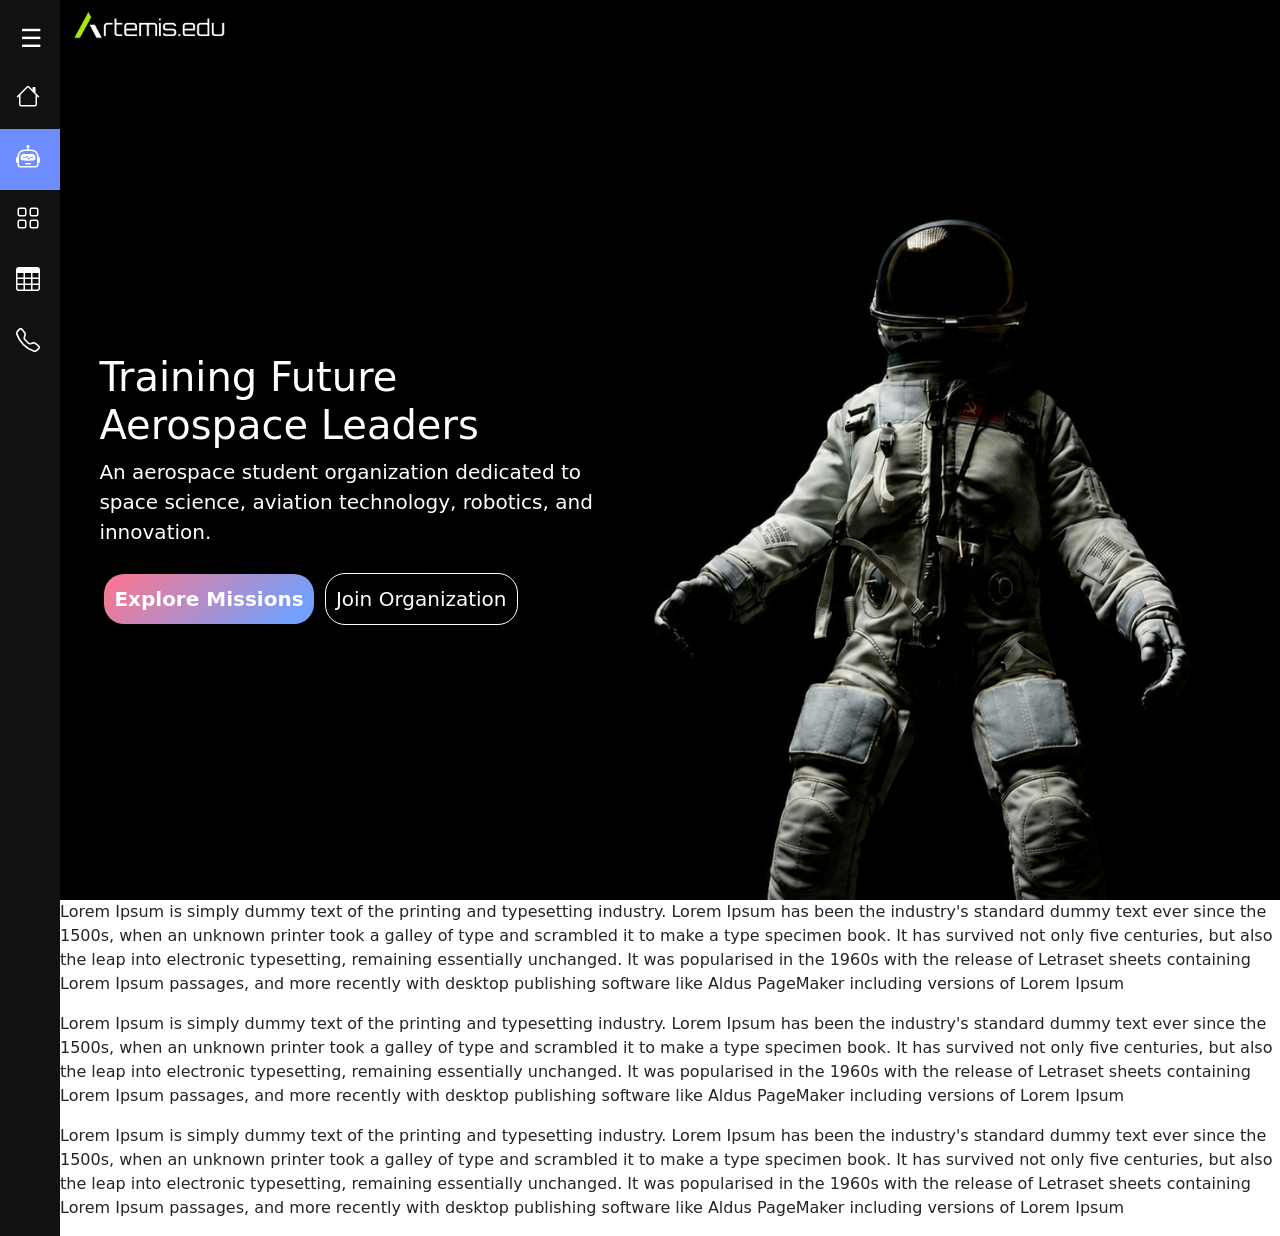
==== page/about.html @ 3e4ae8c7 "Add files via upload" ====
<!doctype html>
<html lang="en" data-bs-theme="auto">
  <head>
    <meta charset="utf-8" />
    <meta name="viewport" content="width=device-width, initial-scale=1" />
    <meta name="description" content="" />
    <meta
      name="author"
      content="Mark Otto, Jacob Thornton, and Bootstrap contributors"
    />
    <meta name="generator" content="Astro v5.13.2" />
    <title>About</title>
    <link
      rel="canonical"
      href="https://getbootstrap.com/docs/5.3/examples/sidebars/"
    />
    <link
      href="https://cdn.jsdelivr.net/npm/bootstrap@5.3.8/dist/css/bootstrap.min.css"
      rel="stylesheet"
      integrity="sha384-sRIl4kxILFvY47J16cr9ZwB07vP4J8+LH7qKQnuqkuIAvNWLzeN8tE5YBujZqJLB"
      crossorigin="anonymous"
    />
    <script src="../assets/js/color-modes.js"></script>
    <link href="../assets/dist/css/bootstrap.min.css" rel="stylesheet" />
    <meta name="theme-color" content="#712cf9" />
    <link href="../sidebars.css" rel="stylesheet" />
    <style>
      .bd-placeholder-img {
        font-size: 1.125rem;
        text-anchor: middle;
        -webkit-user-select: none;
        -moz-user-select: none;
        user-select: none;
      }
      @media (min-width: 768px) {
        .bd-placeholder-img-lg {
          font-size: 3.5rem;
        }
      }
      .b-example-divider {
        width: 100%;
        height: 3rem;
        background-color: #0000001a;
        border: solid rgba(0, 0, 0, 0.15);
        border-width: 1px 0;
        box-shadow:
          inset 0 0.5em 1.5em #0000001a,
          inset 0 0.125em 0.5em #00000026;
      }
      .b-example-vr {
        flex-shrink: 0;
        width: 1.5rem;
        height: 100vh;
      }
      .bi {
        vertical-align: -0.125em;
        fill: currentColor;
      }
      .nav-scroller {
        position: relative;
        z-index: 2;
        height: 2.75rem;
        overflow-y: hidden;
      }
      .nav-scroller .nav {
        display: flex;
        flex-wrap: nowrap;
        padding-bottom: 1rem;
        margin-top: -1px;
        overflow-x: auto;
        text-align: center;
        white-space: nowrap;
        -webkit-overflow-scrolling: touch;
      }
      .btn-bd-primary {
        --bd-violet-bg: #712cf9;
        --bd-violet-rgb: 112.520718, 44.062154, 249.437846;
        --bs-btn-font-weight: 600;
        --bs-btn-color: var(--bs-white);
        --bs-btn-bg: var(--bd-violet-bg);
        --bs-btn-border-color: var(--bd-violet-bg);
        --bs-btn-hover-color: var(--bs-white);
        --bs-btn-hover-bg: #6528e0;
        --bs-btn-hover-border-color: #6528e0;
        --bs-btn-focus-shadow-rgb: var(--bd-violet-rgb);
        --bs-btn-active-color: var(--bs-btn-hover-color);
        --bs-btn-active-bg: #5a23c8;
        --bs-btn-active-border-color: #5a23c8;
      }
      .bd-mode-toggle {
        z-index: 1500;
      }
      .bd-mode-toggle .bi {
        width: 1em;
        height: 1em;
      }
      .bd-mode-toggle .dropdown-menu .active .bi {
        display: block !important;
      }
    </style>
  </head>
  <body>
    <svg xmlns="http://www.w3.org/2000/svg" class="d-none navIcons">
      <symbol id="home" viewBox="0 0 16 16"> <!--Selected Icon color-->
        <path 
          d="M8.707 1.5a1 1 0 0 0-1.414 0L.646 8.146a.5.5 0 0 0 .708.708L2 8.207V13.5A1.5 1.5 0 0 0 3.5 15h9a1.5 1.5 0 0 0 1.5-1.5V8.207l.646.647a.5.5 0 0 0 .708-.708L13 5.793V2.5a.5.5 0 0 0-.5-.5h-1a.5.5 0 0 0-.5.5v1.293zM13 7.207V13.5a.5.5 0 0 1-.5.5h-9a.5.5 0 0 1-.5-.5V7.207l5-5z"
        />
      </symbol>
      <symbol id="speedometer2" viewBox="0 0 16 16">
        <path fill="currentColor"
          d="M6 12.5a.5.5 0 0 1 .5-.5h3a.5.5 0 0 1 0 1h-3a.5.5 0 0 1-.5-.5M3 8.062C3 6.76 4.235 5.765 5.53 5.886a26.6 26.6 0 0 0 4.94 0C11.765 5.765 13 6.76 13 8.062v1.157a.93.93 0 0 1-.765.935c-.845.147-2.34.346-4.235.346s-3.39-.2-4.235-.346A.93.93 0 0 1 3 9.219zm4.542-.827a.25.25 0 0 0-.217.068l-.92.9a25 25 0 0 1-1.871-.183.25.25 0 0 0-.068.495c.55.076 1.232.149 2.02.193a.25.25 0 0 0 .189-.071l.754-.736.847 1.71a.25.25 0 0 0 .404.062l.932-.97a25 25 0 0 0 1.922-.188.25.25 0 0 0-.068-.495c-.538.074-1.207.145-1.98.189a.25.25 0 0 0-.166.076l-.754.785-.842-1.7a.25.25 0 0 0-.182-.135"
        />
        <path fill="currentColor"
          d="M8.5 1.866a1 1 0 1 0-1 0V3h-2A4.5 4.5 0 0 0 1 7.5V8a1 1 0 0 0-1 1v2a1 1 0 0 0 1 1v1a2 2 0 0 0 2 2h10a2 2 0 0 0 2-2v-1a1 1 0 0 0 1-1V9a1 1 0 0 0-1-1v-.5A4.5 4.5 0 0 0 10.5 3h-2zM14 7.5V13a1 1 0 0 1-1 1H3a1 1 0 0 1-1-1V7.5A3.5 3.5 0 0 1 5.5 4h5A3.5 3.5 0 0 1 14 7.5"
        />
      </symbol>
      <symbol id="table" viewBox="0 0 16 16">
        <path
          d="M0 2a2 2 0 0 1 2-2h12a2 2 0 0 1 2 2v12a2 2 0 0 1-2 2H2a2 2 0 0 1-2-2V2zm15 2h-4v3h4V4zm0 4h-4v3h4V8zm0 4h-4v3h3a1 1 0 0 0 1-1v-2zm-5 3v-3H6v3h4zm-5 0v-3H1v2a1 1 0 0 0 1 1h3zm-4-4h4V8H1v3zm0-4h4V4H1v3zm5-3v3h4V4H6zm4 4H6v3h4V8z"
        ></path>
      </symbol>
      <symbol id="people-circle" viewBox="0 0 16 16">
        <path
          d="M3.654 1.328a.678.678 0 0 0-1.015-.063L1.605 2.3c-.483.484-.661 1.169-.45 1.77a17.6 17.6 0 0 0 4.168 6.608 17.6 17.6 0 0 0 6.608 4.168c.601.211 1.286.033 1.77-.45l1.034-1.034a.678.678 0 0 0-.063-1.015l-2.307-1.794a.68.68 0 0 0-.58-.122l-2.19.547a1.75 1.75 0 0 1-1.657-.459L5.482 8.062a1.75 1.75 0 0 1-.46-1.657l.548-2.19a.68.68 0 0 0-.122-.58zM1.884.511a1.745 1.745 0 0 1 2.612.163L6.29 2.98c.329.423.445.974.315 1.494l-.547 2.19a.68.68 0 0 0 .178.643l2.457 2.457a.68.68 0 0 0 .644.178l2.189-.547a1.75 1.75 0 0 1 1.494.315l2.306 1.794c.829.645.905 1.87.163 2.611l-1.034 1.034c-.74.74-1.846 1.065-2.877.702a18.6 18.6 0 0 1-7.01-4.42 18.6 18.6 0 0 1-4.42-7.009c-.362-1.03-.037-2.137.703-2.877z"
        />
      </symbol>
      <symbol id="grid" viewBox="0 0 16 16">
        <path
          d="M1 2.5A1.5 1.5 0 0 1 2.5 1h3A1.5 1.5 0 0 1 7 2.5v3A1.5 1.5 0 0 1 5.5 7h-3A1.5 1.5 0 0 1 1 5.5v-3zM2.5 2a.5.5 0 0 0-.5.5v3a.5.5 0 0 0 .5.5h3a.5.5 0 0 0 .5-.5v-3a.5.5 0 0 0-.5-.5h-3zm6.5.5A1.5 1.5 0 0 1 10.5 1h3A1.5 1.5 0 0 1 15 2.5v3A1.5 1.5 0 0 1 13.5 7h-3A1.5 1.5 0 0 1 9 5.5v-3zm1.5-.5a.5.5 0 0 0-.5.5v3a.5.5 0 0 0 .5.5h3a.5.5 0 0 0 .5-.5v-3a.5.5 0 0 0-.5-.5h-3zM1 10.5A1.5 1.5 0 0 1 2.5 9h3A1.5 1.5 0 0 1 7 10.5v3A1.5 1.5 0 0 1 5.5 15h-3A1.5 1.5 0 0 1 1 13.5v-3zm1.5-.5a.5.5 0 0 0-.5.5v3a.5.5 0 0 0 .5.5h3a.5.5 0 0 0 .5-.5v-3a.5.5 0 0 0-.5-.5h-3zm6.5.5A1.5 1.5 0 0 1 10.5 9h3a1.5 1.5 0 0 1 1.5 1.5v3a1.5 1.5 0 0 1-1.5 1.5h-3A1.5 1.5 0 0 1 9 13.5v-3zm1.5-.5a.5.5 0 0 0-.5.5v3a.5.5 0 0 0 .5.5h3a.5.5 0 0 0 .5-.5v-3a.5.5 0 0 0-.5-.5h-3z"
        ></path>
      </symbol>
    </svg>
    <main class="d-flex flex-nowrap layout">
      <aside class="d-flex flex-column flex-shrink-0 text-start sidebar">
        <div class="w3-teal menubar">
          <button id="menubarBtn" type="button" onclick="sidebarCollapse()">
            ☰
          </button>
        </div>
        <span class="visually-hidden">Icon-only</span>
        <div class="sidebarMobile">
          <ul class="nav nav-pills nav-flush flex-column mb-auto">
            <li class="nav-item">
              <!--Selected Icon bg-->
              <a
                href="../index.html"
                class="nav-link py-3 rounded-0 navItemToolTip"
                aria-current="page"
                title="Home"
                data-bs-toggle="tooltip"
                data-bs-placement="right"
              >
                <svg
                  class="bi pe-none"
                  width="24"
                  height="24"
                  role="img"
                  aria-label="Home"
                >
                  <use xlink:href="#home"></use>
                </svg>
                <span class="navItemName">home</span>
              </a>
            </li>
            <li class="nav-item activeNavItem">
              <a
                href="./about.html"
                class="nav-link py-3 rounded-0 navItemToolTip"
                title="About"
                data-bs-toggle="tooltip"
                data-bs-placement="right"
              >
                <svg
                  class="bi pe-none"
                  width="24"
                  height="24"
                  role="img"
                  aria-label="About"
                >
                  <use xlink:href="#speedometer2"></use>
                </svg>
                <span class="navItemName">About</span>
              </a>
            </li>
            <li class="nav-item">
              <a
                href="./service.html"
                class="nav-link py-3 rounded-0 navItemToolTip"
                title="Service"
                data-bs-toggle="tooltip"
                data-bs-placement="right"
              >
                <svg
                  class="bi pe-none"
                  width="24"
                  height="24"
                  role="img"
                  aria-label="Service"
                >
                  <use xlink:href="#grid"></use>
                </svg>
                <span class="navItemName">Service</span>
              </a>
            </li>
            <li class="nav-item">
              <a
                href="./gallery.html"
                class="nav-link py-3 rounded-0 navItemToolTip"
                title="Gallery"
                data-bs-toggle="tooltip"
                data-bs-placement="right"
              >
                <svg
                  class="bi pe-none"
                  width="24"
                  height="24"
                  role="img"
                  aria-label="Gallery"
                >
                  <use xlink:href="#table"></use>
                </svg>
                <span class="navItemName">Gallery</span>
              </a>
            </li>
            <li class="nav-item">
              <a
                href="./contact.html"
                class="nav-link py-3 rounded-0 navItemToolTip"
                title="Contact"
                data-bs-toggle="tooltip"
                data-bs-placement="right"
              >
                <svg
                  class="bi pe-none"
                  width="24"
                  height="24"
                  role="img"
                  aria-label="Contact"
                >
                  <use xlink:href="#people-circle"></use>
                </svg>
                <span class="navItemName">Contact</span>
              </a>
            </li>
          </ul>
      </aside>
      <div class="content">
        <header class="mainHeader">
          <img id="webLogo" src="../src/logo.png">
        </header>
        <article>
          <header class="heroBannerContainer">
            <img id="heroBanner" src="../src/heroBanner3.2.png">
            <div class="heroBannerTxtContainer">
              <div id="heroBannerHeadtxt">
                <h1>Training Future <br>Aerospace Leaders</h1>
              </div>
              <div id="heroBannerSubtitle">
                <p>An aerospace student organization dedicated to space science, aviation technology, robotics, and innovation.</p>
              </div>
              <div class="herBannerButtonsContainer">
                <button type="button" id="heroBannerBtn1">
                  Explore Missions
                </button>
                <button type="button" id="heroBannerBtn2">
                  Join Organization
                </button>
              </div>
            </div>
          </header>
          <section class="mainContent">
            <p>Lorem Ipsum is simply dummy text of the printing and typesetting industry. Lorem Ipsum has been the industry's standard dummy text ever since the 1500s, when an unknown printer took a galley of type and scrambled it to make a type specimen book. It has survived not only five centuries, but also the leap into electronic typesetting, remaining essentially unchanged. It was popularised in the 1960s with the release of Letraset sheets containing Lorem Ipsum passages, and more recently with desktop publishing software like Aldus PageMaker including versions of Lorem Ipsum</p>
            <p>Lorem Ipsum is simply dummy text of the printing and typesetting industry. Lorem Ipsum has been the industry's standard dummy text ever since the 1500s, when an unknown printer took a galley of type and scrambled it to make a type specimen book. It has survived not only five centuries, but also the leap into electronic typesetting, remaining essentially unchanged. It was popularised in the 1960s with the release of Letraset sheets containing Lorem Ipsum passages, and more recently with desktop publishing software like Aldus PageMaker including versions of Lorem Ipsum</p>
            <p>Lorem Ipsum is simply dummy text of the printing and typesetting industry. Lorem Ipsum has been the industry's standard dummy text ever since the 1500s, when an unknown printer took a galley of type and scrambled it to make a type specimen book. It has survived not only five centuries, but also the leap into electronic typesetting, remaining essentially unchanged. It was popularised in the 1960s with the release of Letraset sheets containing Lorem Ipsum passages, and more recently with desktop publishing software like Aldus PageMaker including versions of Lorem Ipsum</p>
          </section>
        </article>
      </div>
    </main>
    <script
      src="https://cdn.jsdelivr.net/npm/bootstrap@5.3.8/dist/js/bootstrap.bundle.min.js"
      integrity="sha384-FKyoEForCGlyvwx9Hj09JcYn3nv7wiPVlz7YYwJrWVcXK/BmnVDxM+D2scQbITxI"
      crossorigin="anonymous"
    ></script>
    <script
      src="../assets/dist/js/bootstrap.bundle.min.js"
      class="astro-vvvwv3sm"
    ></script>
    <script src="../sidebars.js" class="astro-vvvwv3sm"></script>
  </body>
</html>
---- sidebars.css ----
body {
  min-height: 100vh;
  min-height: -webkit-fill-available;
}
html {
  height: -webkit-fill-available;
}
main {
  background-color: #111111;
  min-height: 100vh;
}
/*Header*/
.mainHeader{
  color: white;
  background-color: rgba(0, 0, 0, 0.2);
  backdrop-filter: blur(5px);
  height: 50px;
  width: 100%;
  transition: all 0.4s ease;
  padding-block: 10px;
  position: fixed;
  top: 0;
  z-index: 1;
}
.sidebar.collapsed + .content .mainHeader{
  background: #1d3556;
}
#webLogo{
  margin-left: 10px;
  width: 160px;
  height: auto;
}
.heroBannerContainer{
  display: grid;
  grid-template-columns: 1fr;
}
.heroBannerTxtContainer{
  font-size: 15px;
  color: white;
  grid-column: 1;      
  grid-row: 1;
  z-index: 0;
  align-self: start; 
  top: 10%;
  justify-self: left;
  margin-left: 2%;
  width: 60%;
  padding: 15px;
  margin-top: 9vh;
}
#heroBanner{
  grid-column: 1;
  grid-row: 1; 
  width: 100%;
  height: 100vh;
  object-fit: cover;
  object-position: 70% 50%
}






#heroBannerBtn1 { /*We use Gradient Generator: https://cssgradient.io*/
  text-wrap: nowrap;
  font-weight: 600;
  color: #ffffff;
  padding: 10px;
  border-radius: 20px;
  background: 
    linear-gradient(#00000000, #11111100) padding-box, 
    linear-gradient(135deg, #FF758C, #70A1FF, #FF758C) border-box;
  border: none;
  background-size: 100% 100%, 200% auto;
  animation: moveGradient 4s linear infinite;
  transition: transform 0.3s ease, box-shadow 0.3s ease;
  margin: 5px;
}
#heroBannerBtn1:hover {
  transform: translateY(-2px); 
  box-shadow: 0px 0px 15px rgba(112, 161, 255, 0.3);
}
#heroBannerBtn2{
  color: white;
  text-wrap: nowrap;
  padding: 10px;
  background-color: rgba(0, 0, 0, 0);
  border-radius: 20px;
  border: 1px solid rgb(255, 255, 255);
  margin-top: 10px;
  transition: all 0.4s ease;
}
#heroBannerBtn2:hover{
  border: 1px solid rgba(255, 255, 255, 0.3);
  box-shadow: 0px 0px 15px rgba(255, 255, 255, 0.3);
  position: relative;
  transform: translateY(-2px); 
  overflow: hidden;
}


/*Main Content*/
.content{
  background-color: white;
}
.heroBannerBellowContainer{
  font-size: 12px;
  color: white;
  background-color: #222222;
  padding: 20px;
}
#heroBannerBellowHead{
  font-size: 15px;
}
.heroBannerBellowContent{
  display: flex;
  flex-direction: row;
  justify-content: center;
  flex-wrap: wrap;
  column-gap: 10px;
}
.heroBannerBellowCard{
  width: 47%;
}
.heroBannerBellowCard h3{
  font-size: 20px;
}
.mainContainerSeciton1 { /*About Organization Content /*/
  display: grid;
  grid-template-columns: 1fr;
}
#mainContentAboutImage {
  grid-column: 1;
  grid-row: 1;  
  width: 100%;
  height: 100vh; 
  object-fit: cover;
  object-position: 30% 50%;
  filter: brightness(50%);
}
.mainContentAbout {
  grid-column: 1;      
  grid-row: 1;
  align-self: center; 
  justify-self: left;
  margin-left: 7%;
  width: 80%;
  font-size: 1.2rem;
  color: rgb(232, 232, 232);
  padding: 15px;
  background-color: rgba(0, 0, 0, 0.175);
  backdrop-filter: blur(12px);
}
.card{/*News Card*/
  width: 85vw;
  box-shadow: 0px 4px 20px 0px rgba(0, 0, 0, 0.10);
  border-radius: 8px;
  transition: 0.3s;
}
.card:hover{
  transform: translateY(-5px);
  box-shadow: 0px 4px 20px 0px rgba(0, 0, 0, 0.15);
}
/* Aside */
.sidebar {
  width: 40px;
  background-color: transparent;
  height: 100vh;
  transition: 0.3s;
  position: fixed;
  top: 0;
  right: 0;
  z-index: 2;
}
.sidebar .nav-item,
.sidebar .dropdown{
  display: none;
}
.sidebar.collapsed .nav-item,
.sidebar.collapsed .dropdown{
  display: flex;
}
.sidebar.collapsed { /*Opened sidebar*/
  background-color: rgb(237, 237, 237);
  width: 150px;
  top: 0;
}
.sidebar.collapsed .navItemName {
  opacity: 1;
}
.sidebar.collapsed .navItemToolTip[data-bs-toggle="tooltip"] { 
  pointer-events: auto !important; 
}

/* Hide the actual Bootstrap tooltips globally when the sidebar is expanded */
body:has(.sidebar.collapsed) .tooltip {
  display: none !important;
  opacity: 0 !important;
  visibility: hidden !important;
}
.sidebar.collapsed .nav-item:hover {
  transition: all 0.4s ease;
}
#menubarBtn{
  color: white;
  background-color: rgba(141, 141, 255, 0);
  font-size: 20px;
  margin-top: 10px;
  border: none;
  z-index: 3;
}
.sidebar.collapsed #menubarBtn {
  font-size: 25px;
  color: black;
  border: none;
  margin: 10px 5px;
}
.navItemName{
  color: black;
  font-size: 17px;
  position: absolute;
  opacity: 0;
  transition: opacity 0.3s ease;
  margin-left: 10px;
}
.tooltip {
  pointer-events: none;
}
.activeNavItem{ /*Selected nav Item*/
  background-color: #6C8CFF;
  color: white;
}
.activeNavItem svg { /*Selected nav Item (Icon)*/
  color: white;
}
.activeNavItem .navItemName {
  color: white;
}
.nav-item:hover { /*Hover navItems*/
  background-color: #6c8cff43;
}
 .sidebar.collapsed .bi{
    fill: #6C8CFF;
  }
@media (min-width: 600px) {
  /*Header*/
  .heroBannerTxtContainer{
    width: 45%;
  }
  .heroBannerTxtContainer{
    font-size: 20px;
    align-self: center; 
  }
  /*Main Content Desktop*/
  .heroBannerBellowContainer{
    font-size: 15px;
    color: white;
    background-color: #222222;
    padding: 20px;
  }
  #heroBannerBellowHead{
    font-size: 1.5rem;
  }
  .heroBannerBellowContent{
    display: flex;
    flex-direction: row;
    justify-content: start;
    flex-wrap: wrap;
    column-gap: 50px;
    margin-left: 20px;
  }
  .heroBannerBellowCard{
    width: 20%;
  }
  .heroBannerBellowCard h3{
    font-size: 2rem;
  }
  #mainContentAboutImage {
    width: 100%;
    height: 60vh; 
    object-fit: cover;
    object-position: 30% 50%;
    filter: brightness(100%);
  }
  .mainContentAbout {
    grid-column: 1;      
    grid-row: 1;
    z-index: 2;
    align-self: center; 
    justify-self: right;
    margin-left: 2%;
    width: 50%;
    font-size: 1rem;
    padding: 20px;
    backdrop-filter: blur(4px);
  }
  .card{
    width: 20vw;
  }
  /*Adside Desktop*/
  .layout {
    display: flex;
    min-height: 100vh;
  }
  .sidebar{
    background-color: #111111;
    width: 60px;
    height: 100vh;
    position: sticky;
    top: 0;
    flex-shrink: 0;
    transition: 0.3s;
  }
   .content {
    flex: 1;
    min-width: 0;
    padding-right: 0;
  }
  .sidebar .bi{
    color: white;
  }
  .sidebar .nav-item,
  .sidebar .dropdown{
    display: inline;
  }
  .sidebar.collapsed { /*Opened sidebar*/
    width: 200px;
  }
  .sidebar.collapsed .navItemName {
    opacity: 1;
  }
  .sidebar.collapsed .nav-item:hover {
    transition: all 0.4s ease;
  }
  .menubar{
    margin-left: 10px;
  }
  #menubarBtn{
    color: rgb(255, 255, 255);
    background: none;
    font-size: 25px;
    margin-top: 10px;
    padding: 10px;
    border: none;
  }
  .sidebar.collapsed #menubarBtn {
    margin: 0px 0px;
    font-size: 25px;
    margin-top: 10px;
    padding: 10px;
    border: none;
  }
}
/*Animation*/
@keyframes moveGradient { /*Gradient Animation (Hero Banner btn)*/
  0% {
    background-position: 0% 50%;
  }
  50% {
    background-position: 100% 50%;
  }
  100% {
    background-position: 0% 50%;
  }
}
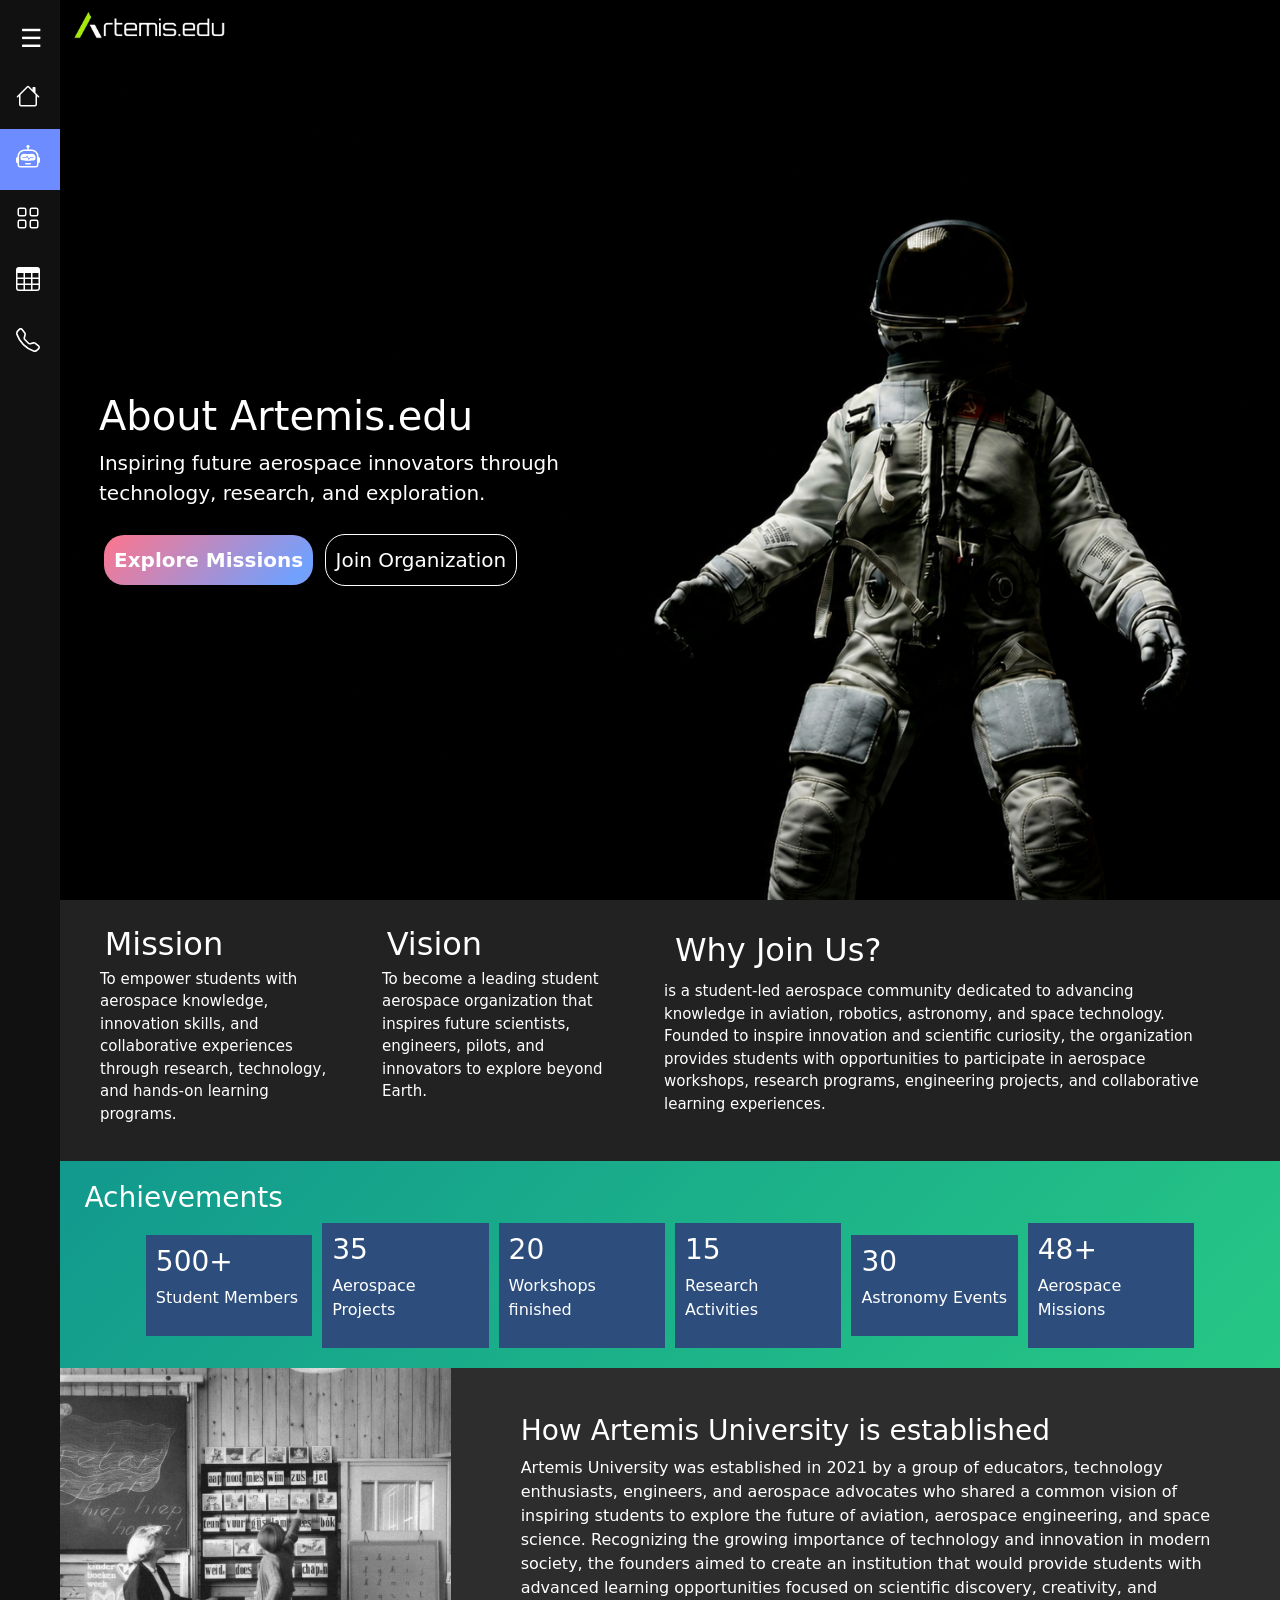
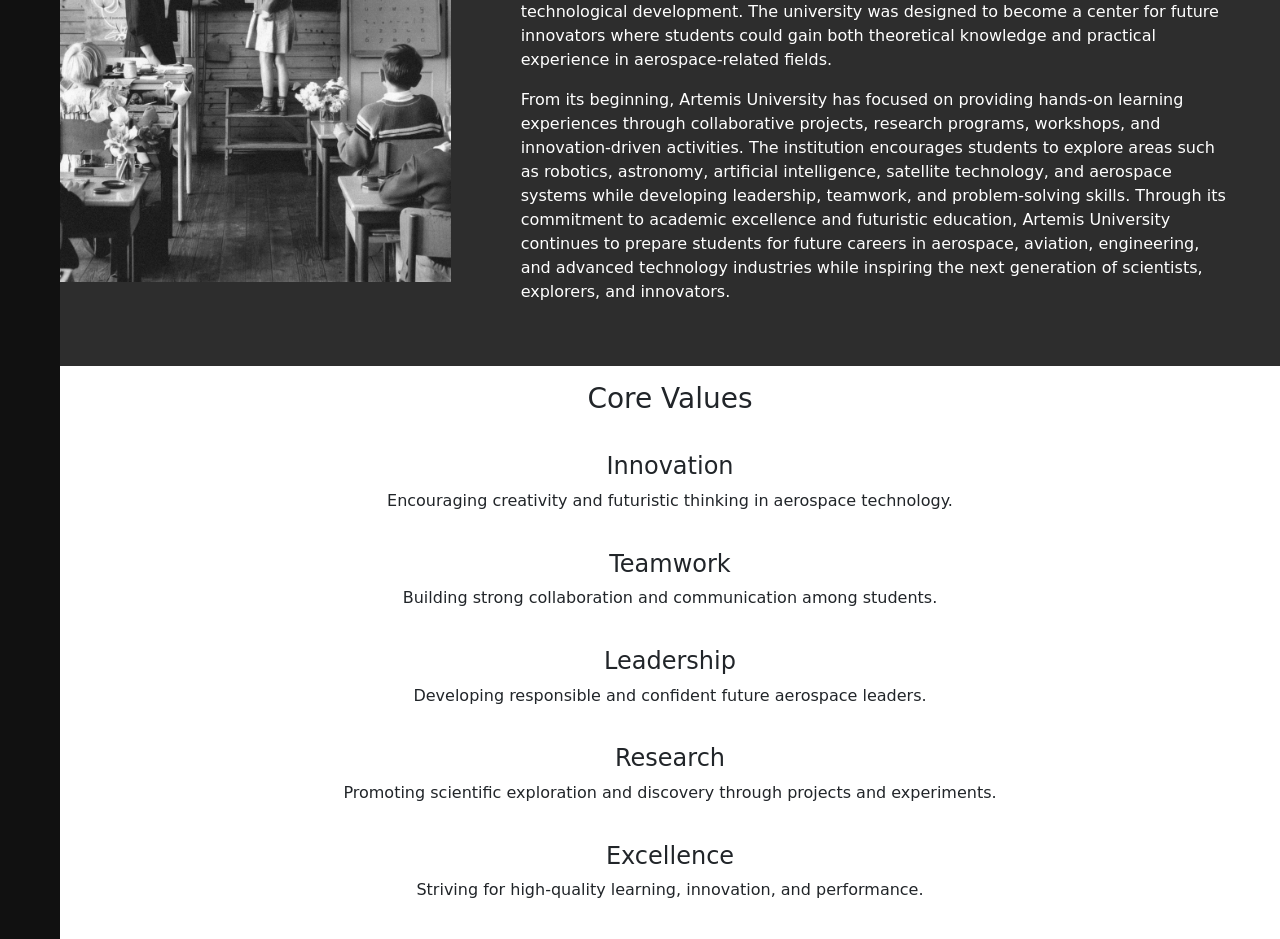
==== commit 53cb9132: "Add files via upload" ====
--- a/page/about.html
+++ b/page/about.html
@@ -253,27 +253,106 @@
             <img id="heroBanner" src="../src/heroBanner3.2.png">
             <div class="heroBannerTxtContainer">
               <div id="heroBannerHeadtxt">
-                <h1>Training Future <br>Aerospace Leaders</h1>
+                <h1>About Artemis.edu</h1>
               </div>
               <div id="heroBannerSubtitle">
-                <p>An aerospace student organization dedicated to space science, aviation technology, robotics, and innovation.</p>
+                <p>Inspiring future aerospace innovators through technology, research, and exploration.</p>
               </div>
               <div class="herBannerButtonsContainer">
                 <button type="button" id="heroBannerBtn1">
                   Explore Missions
                 </button>
-                <button type="button" id="heroBannerBtn2">
-                  Join Organization
-                </button>
+                <a href="./contact.html"><button type="button" id="heroBannerBtn2">
+                Join Organization
+              </button></a>
               </div>
             </div>
           </header>
-          <section class="mainContent">
-            <p>Lorem Ipsum is simply dummy text of the printing and typesetting industry. Lorem Ipsum has been the industry's standard dummy text ever since the 1500s, when an unknown printer took a galley of type and scrambled it to make a type specimen book. It has survived not only five centuries, but also the leap into electronic typesetting, remaining essentially unchanged. It was popularised in the 1960s with the release of Letraset sheets containing Lorem Ipsum passages, and more recently with desktop publishing software like Aldus PageMaker including versions of Lorem Ipsum</p>
-            <p>Lorem Ipsum is simply dummy text of the printing and typesetting industry. Lorem Ipsum has been the industry's standard dummy text ever since the 1500s, when an unknown printer took a galley of type and scrambled it to make a type specimen book. It has survived not only five centuries, but also the leap into electronic typesetting, remaining essentially unchanged. It was popularised in the 1960s with the release of Letraset sheets containing Lorem Ipsum passages, and more recently with desktop publishing software like Aldus PageMaker including versions of Lorem Ipsum</p>
-            <p>Lorem Ipsum is simply dummy text of the printing and typesetting industry. Lorem Ipsum has been the industry's standard dummy text ever since the 1500s, when an unknown printer took a galley of type and scrambled it to make a type specimen book. It has survived not only five centuries, but also the leap into electronic typesetting, remaining essentially unchanged. It was popularised in the 1960s with the release of Letraset sheets containing Lorem Ipsum passages, and more recently with desktop publishing software like Aldus PageMaker including versions of Lorem Ipsum</p>
+          <section class="heroBannerBellowContainer">
+            <div class="heroBannerBellowContent">
+              <div class="aboutheroBannerBellowCard">
+                <h3>Mission</h3>
+                <p>To empower students with aerospace knowledge, innovation skills, and collaborative experiences through research, technology, and hands-on learning programs.</p>
+              </div>
+              <div class="aboutheroBannerBellowCard">
+                <h3>Vision</h3>
+                <p>To become a leading student aerospace organization that inspires future scientists, engineers, pilots, and innovators to explore beyond Earth.</p>
+              </div>
+              <div class="aboutheroBannerBellowCard" id="aboutheroBannerBellowCard3">
+                <h3>Why Join Us?</h3>
+is a student-led aerospace community dedicated to advancing knowledge in aviation, robotics, astronomy, and space technology. Founded to inspire innovation and scientific curiosity, the organization provides students with opportunities to participate in aerospace workshops, research programs, engineering projects, and collaborative learning experiences.                <p></p>
+              </div>
+            </div>
           </section>
-        </article>
+          <section class="aboutContainerSection1">
+            <h3 id="aboutCardAchievementHead">Achievements</h3>
+            <div class="cardAboutContainer">
+              <div class="cardAbout">
+                <h3>500+</h3>
+                <p>Student Members</p>
+              </div>
+              <div class="cardAbout">
+                <h3>35</h3>
+                <p>Aerospace Projects</p>
+              </div>
+              <div class="cardAbout">
+                <h3>20</h3>
+                <p>Workshops finished</p>
+              </div>
+              <div class="cardAbout">
+                <h3>15</h3>
+                <p>Research Activities</p>
+              </div>
+              <div class="cardAbout">
+                <h3>30</h3>
+                <p>Astronomy Events</p>
+              </div>
+              <div class="cardAbout">
+                <h3>48+</h3>
+                <p>Aerospace Missions</p>
+              </div>
+            </div>
+          </section>
+          <section class="aboutContainerSection2">
+            <div class="card mb-3 cardBackgroundContainer" style="width: 100%; background-color: #2d2d2d;">
+              <div class="row no-gutters">
+                <div class="col-md-4">
+                  <img src="../src/cardBackground.jpg" class="card-img" alt="...">
+                </div>
+                <div class="col-md-8">
+                  <div class="card-body cardBacgroundContent">
+                    <h3 class="card-title">How Artemis University is established</h3>
+                    <p class="card-text">Artemis University was established in 2021 by a group of educators, technology enthusiasts, engineers, and aerospace advocates who shared a common vision of inspiring students to explore the future of aviation, aerospace engineering, and space science. Recognizing the growing importance of technology and innovation in modern society, the founders aimed to create an institution that would provide students with advanced learning opportunities focused on scientific discovery, creativity, and technological development. The university was designed to become a center for future innovators where students could gain both theoretical knowledge and practical experience in aerospace-related fields.</p>
+                    <p>From its beginning, Artemis University has focused on providing hands-on learning experiences through collaborative projects, research programs, workshops, and innovation-driven activities. The institution encourages students to explore areas such as robotics, astronomy, artificial intelligence, satellite technology, and aerospace systems while developing leadership, teamwork, and problem-solving skills. Through its commitment to academic excellence and futuristic education, Artemis University continues to prepare students for future careers in aerospace, aviation, engineering, and advanced technology industries while inspiring the next generation of scientists, explorers, and innovators.</p>
+                  </div>
+                </div>
+              </div>
+            </div>
+          </section>
+          <section class="aboutContainerSection3">
+            <h3>Core Values</h3>
+            <div class="coreValue">
+              <h4>Innovation</h4>
+              <p>Encouraging creativity and futuristic thinking in aerospace technology.</p>
+            </div>
+            <div class="coreValue">
+              <h4>Teamwork</h4>
+              <p>Building strong collaboration and communication among students.</p>
+            </div>
+            <div class="coreValue">
+              <h4>Leadership</h4>
+              <p>Developing responsible and confident future aerospace leaders.</p>
+            </div>
+            <div class="coreValue">
+              <h4>Research</h4>
+              <p>Promoting scientific exploration and discovery through projects and experiments.</p>
+            </div>
+            <div class="coreValue">
+              <h4>Excellence</h4>
+              <p>Striving for high-quality learning, innovation, and performance.</p>
+            </div>
+            
+          </section>
       </div>
     </main>
     <script
--- a/sidebars.css
+++ b/sidebars.css
@@ -1,6 +1,7 @@
 body {
   min-height: 100vh;
   min-height: -webkit-fill-available;
+  overflow-x: hidden;
 }
 html {
   height: -webkit-fill-available;
@@ -9,6 +10,15 @@
   background-color: #111111;
   min-height: 100vh;
 }
+body.contactPageBody, 
+.ContactPageContent{
+  background-color: #2b3035 !important; 
+  flex: 1;
+  min-width: 0;
+  padding-right: 0;
+}
+/*================INDEX-PAGE================
+============================================*/
 /*Header*/
 .mainHeader{
   color: white;
@@ -41,12 +51,13 @@
   grid-row: 1;
   z-index: 0;
   align-self: start; 
+   justify-self: left;
   top: 10%;
-  justify-self: left;
-  margin-left: 2%;
   width: 60%;
   padding: 15px;
   margin-top: 9vh;
+  margin-left: 2%;
+  animation: fadeLeftToRight 1s cubic-bezier(0.16, 1, 0.3, 1) forwards;
 }
 #heroBanner{
   grid-column: 1;
@@ -56,12 +67,6 @@
   object-fit: cover;
   object-position: 70% 50%
 }
-
-
-
-
-
-
 #heroBannerBtn1 { /*We use Gradient Generator: https://cssgradient.io*/
   text-wrap: nowrap;
   font-weight: 600;
@@ -122,9 +127,48 @@
 }
 .heroBannerBellowCard{
   width: 47%;
+  animation: BottomToTop cubic-bezier(0.16, 1, 0.3, 1) both;
+  animation-timeline: view();
 }
 .heroBannerBellowCard h3{
   font-size: 20px;
+}
+.cardNews{/*News Card*/
+  width: 80vw;
+  box-shadow: 0px 4px 20px 0px rgba(0, 0, 0, 0.10);
+  border-radius: 8px;
+  transition: 0.3s;
+}
+.cardNewsImg{
+  height: 50%;
+  object-fit: cover;
+  
+}
+.cardNewsTitle{
+  font-size: 1.5rem;
+}
+.cardNews:hover{
+  transform: translateY(-5px);
+  box-shadow: 0px 4px 20px 0px rgba(0, 0, 0, 0.15);
+}
+.cardNewsBtn{
+  display: flex;
+  justify-content: center;
+  align-items: center;
+  font-size: 15px;
+  background-color: #6C8CFF;
+  color: white;
+  border: none;
+  padding: 10px;
+  transition: 0.3s;
+}
+.cardNews:hover .cardNewsBtn{
+  background-color: #4F73E6;
+}
+.cardNewsBtn:hover{
+  color: white;
+  padding: 10px;
+  transform: translateY(-5px);
 }
 .mainContainerSeciton1 { /*About Organization Content /*/
   display: grid;
@@ -137,7 +181,7 @@
   height: 100vh; 
   object-fit: cover;
   object-position: 30% 50%;
-  filter: brightness(50%);
+  filter: brightness(60%);
 }
 .mainContentAbout {
   grid-column: 1;      
@@ -147,20 +191,12 @@
   margin-left: 7%;
   width: 80%;
   font-size: 1.2rem;
-  color: rgb(232, 232, 232);
+  color: rgb(255, 255, 255);
   padding: 15px;
   background-color: rgba(0, 0, 0, 0.175);
   backdrop-filter: blur(12px);
-}
-.card{/*News Card*/
-  width: 85vw;
-  box-shadow: 0px 4px 20px 0px rgba(0, 0, 0, 0.10);
-  border-radius: 8px;
-  transition: 0.3s;
-}
-.card:hover{
-  transform: translateY(-5px);
-  box-shadow: 0px 4px 20px 0px rgba(0, 0, 0, 0.15);
+  animation: RightToLeft cubic-bezier(0.16, 1, 0.3, 1) both;
+  animation-timeline: view();
 }
 /* Aside */
 .sidebar {
@@ -247,10 +283,8 @@
   /*Header*/
   .heroBannerTxtContainer{
     width: 45%;
-  }
-  .heroBannerTxtContainer{
     font-size: 20px;
-    align-self: center; 
+    align-self: center;
   }
   /*Main Content Desktop*/
   .heroBannerBellowContainer{
@@ -281,7 +315,6 @@
     height: 60vh; 
     object-fit: cover;
     object-position: 30% 50%;
-    filter: brightness(100%);
   }
   .mainContentAbout {
     grid-column: 1;      
@@ -295,7 +328,7 @@
     padding: 20px;
     backdrop-filter: blur(4px);
   }
-  .card{
+  .cardNews{
     width: 20vw;
   }
   /*Adside Desktop*/
@@ -319,6 +352,10 @@
   }
   .sidebar .bi{
     color: white;
+    transition: all 0.4s cubic-bezier(0.16, 1, 0.3, 1);
+  }
+  .nav-item:hover .bi{ /*Animation for NavIcons*/
+    transform: rotate(-10deg);
   }
   .sidebar .nav-item,
   .sidebar .dropdown{
@@ -332,6 +369,12 @@
   }
   .sidebar.collapsed .nav-item:hover {
     transition: all 0.4s ease;
+  }
+  .sidebar.collapsed .nav-item a{
+     transition: all 0.4s cubic-bezier(0.16, 1, 0.3, 1);
+  }
+  .sidebar.collapsed .nav-item:hover a{ /*Animation for NavIcons fade left to right*/
+    transform: translateX(10px);
   }
   .menubar{
     margin-left: 10px;
@@ -352,6 +395,353 @@
     border: none;
   }
 }
+/*================CONTACT-PAGE================
+==============================================*/
+.heroBannerContainer{
+  display: grid;
+  grid-template-columns: 1fr;
+}
+.contactPageheroBannerTxtContainer{
+  display: block;
+  font-size: 15px;
+  color: white;
+  grid-column: 1;      
+  grid-row: 1;
+  z-index: 0;
+  align-self: start; 
+  justify-self: left;
+  width: 60%;
+  padding: 15px;
+  margin-top: 9vh;
+  margin-left: 2%;
+  animation: fadeLeftToRight 1s cubic-bezier(0.16, 1, 0.3, 1) forwards;
+}
+.contactContainerSection1{
+  display: flex;
+  justify-content: center;
+  align-items: center;
+}
+.containerFormContact {
+  background: 
+    linear-gradient(#00000000, #11111100) padding-box, 
+    linear-gradient(135deg, #FF758C, #70A1FF, #FF758C) border-box;
+  border: none;
+  background-size: 100% 100%, 200% auto;
+  animation: moveGradient 4s linear infinite;
+  margin: 5px;
+  width: 90%;
+  height: 90%;
+  padding: 20px;
+  border-radius: 12px;
+  box-shadow: 0 4px 15px rgba(0,0,0,0.1);
+  position: relative;
+  margin-block: 20px;
+}
+#contactFormHead {
+  text-align: center;
+  margin-bottom: 25px;
+  color: #ffffff;
+}
+.contactFormGroup {
+  margin-bottom: 18px;
+}
+.contactFormLabel {
+  display: block;
+  margin-bottom: 8px;
+  font-weight: 500;
+  color: #ffffff;
+}
+.contactFormInput,
+.contactFormSelect,
+.contactFormTextarea {
+  width: 100%;
+  padding: 10px;
+  border: 1px solid #ccc;
+  border-radius: 8px;
+  font-size: 12px;
+  transition: border 0.3s;
+}
+.contactFormInput:focus,
+.contactFormSelect:focus,
+.contactFormTextarea:focus {
+  border-color: #007BFF;
+  outline: none;
+}
+.contactFormTextarea {
+  resize: vertical;
+  min-height: 100px;
+}
+.contactFormContainerBtn{
+  display: flex;
+  flex-direction: row;
+  justify-content: center;
+  gap: 10px;
+}
+.submit-btn {
+  width: 100%;
+  padding: 14px;
+  background: rgb(25, 25, 25);
+  color: white;
+  border: none;
+  border-radius: 8px;
+  box-shadow: 0px 4px 20px 0px rgba(0, 0, 0, 0.165);
+  font-size: 16px;
+  cursor: pointer;
+  transition: all 0.3s;
+}
+.submit-btn:hover {
+  background: #4F73E6;
+}
+.reset-btn {
+  width: 100%;
+  padding: 14px;
+  background: #df0013;
+  color: white;
+  border: none;
+  border-radius: 8px;
+  box-shadow: 0px 4px 20px 0px rgba(0, 0, 0, 0.165);
+  font-size: 16px;
+  cursor: pointer;
+  transition: all 0.3s;
+}
+.reset-btn:hover {
+  background: #4F73E6;
+}
+@media (min-width: 600px) {
+  body.contactPageBody, 
+  .ContactPageContent{
+    overflow-y: hidden;
+  }
+  .contactPageheroBannerTxtContainer{
+    font-size: 20px;
+    display: none ;
+  }
+  .contactContainerSection1{
+    display: flex;
+    justify-content: end;
+    align-items: center;
+    margin-right: 50px;
+  }
+  .containerFormContact {
+    top:60px;
+    width: 500px;
+    height: 90%;
+    max-height: 600px;
+    padding: 30px;
+    border-radius: 12px;
+    box-shadow: 0 4px 15px rgba(0,0,0,0.1);
+    position: absolute;
+    margin-block: 0px;
+  }
+  .contactFormInput,
+  .contactFormSelect,
+  .contactFormTextarea {
+      width: 100%;
+      font-size: 15px;
+      transition: border 0.3s;
+    }
+    .contactFormTextarea {
+    resize: vertical;
+    min-height: 10px;
+  }
+}
+@media (min-width: 850px) { 
+  .contactPageheroBannerTxtContainer{
+    display: block;
+    width: 35%;
+    align-self: center;
+  }
+}
+/*================ABOUT-PAGE================
+==============================================*/
+.aboutheroBannerBellowCard {
+  width: 100%;
+  animation: BottomToTop cubic-bezier(0.16, 1, 0.3, 1) both;
+  animation-timeline: view();
+}
+.aboutheroBannerBellowCard h3 {
+  font-size: 20px;
+  margin: 2%;
+}
+.aboutContainerSection1{
+  padding-block: 20px;
+  background: 
+    linear-gradient(#00000000, #11111100) padding-box, 
+    linear-gradient(135deg, #11998e, #38ef7d) border-box;
+  border: none;
+  background-size: 100% 100%, 200% auto;
+  animation: moveGradient 4s linear infinite;
+}
+#aboutCardAchievementHead{
+  color: white;
+  margin-left: 2%;
+}
+.cardBackgroundContainer{
+  display: flex;
+  flex-direction: row;
+  flex-wrap: nowrap;
+  justify-content: center;
+  align-items: center;
+}
+#cardBackgroundImg{
+  width: 30%;
+  height: 30%;
+  object-fit: cover;
+}
+.cardAboutContainer{ /*Achievements Cards*/
+  display: flex;
+  flex-direction: row;
+  flex-wrap: wrap;
+  justify-content: center;
+  align-items: center;
+  gap: 10px;
+}
+.cardAbout {
+  color: rgb(255, 255, 255);
+  background-color: #2d4e7c;
+  width: 100%;
+  max-width: 45%;
+  padding: 10px;
+}
+.aboutContainerSection2{
+  box-sizing: border-box;
+  overflow: hidden;
+}
+.cardBackgroundContainer{ /*Background Card*/
+  color: white;
+  border: none;
+  border-radius: 0;
+}
+.cardBacgroundContent{
+  margin: 10px;
+}
+.cardBackgroundContainer img{
+  border-radius: 0;
+}
+.cardBacgroundContent{
+  margin: 30px;
+}
+.aboutContainerSection3{
+  text-align: center;
+}
+.coreValue{
+  margin: 3% 10%;
+}
+@media (min-width: 600px) {
+  .cardAboutContainer {
+    flex-direction: row;
+  }
+  .aboutheroBannerBellowCard {
+    width: 20%;
+  }
+  .aboutheroBannerBellowCard h3 {
+    font-size: 2rem;
+  }
+  #aboutheroBannerBellowCard3{
+    width: 47%;
+  }
+  .cardAbout {
+    width: 13vw;
+  }
+}
+/*================SERVICE-PAGE================
+==============================================*/
+.cardContainer {
+  display: grid;
+  grid-template-columns: repeat(auto-fit, minmax(230px, 1fr));
+  gap: 24px;
+  padding: 20px;
+  width: 100%;
+  box-sizing: border-box;
+}
+.cardService {
+  display: flex;
+  flex-direction: column;
+  height: 100%;
+  background-color: #ffffff;
+  border: 1px solid rgba(0, 0, 0, 0.125);
+  border-radius: 8px;
+  overflow: hidden;
+  transition: transform 0.2s ease-in-out, box-shadow 0.2s ease-in-out;
+}
+.cardServicesImg {
+  width: 100%;
+  height: 200px;
+  object-fit: cover;
+}
+.cardService .card-body {
+  display: flex;
+  flex-direction: column;
+  flex-grow: 1;
+}
+.cardNewsText {
+  flex-grow: 1;
+  margin-bottom: 15px;
+}
+.cardService:hover {
+  transform: translateY(-4px);
+  box-shadow: 0 8px 20px rgba(0, 0, 0, 0.15);
+}
+.cardServiceBtn{
+  display: flex;
+  justify-content: center;
+  align-items: center;
+  font-size: 15px;
+  background-color: #6C8CFF;
+  color: white;
+  width:fit-content;
+  border: none;
+  padding: 10px;
+  transition: 0.3s;
+  margin-bottom: 10px;
+}
+.cardService:hover .cardNewsBtn{
+  background-color: #4F73E6;
+}
+/*==================TABLE-PAGE================
+==============================================*/
+/* SECTION */
+.tableHeadContainer{
+  color:white;
+  background-color: #222222;
+}
+.servicePackages,
+.eventSchedule{
+  display: flex;
+  flex-direction: column;
+  align-items: center;
+  width: 100%;
+  gap: 10px;
+  overflow-x: auto;
+}
+/* TABLE WRAPPER */
+.table-container{
+  width: 100%;
+  overflow-x: auto;
+}
+.table-responsive th, 
+.table-responsive td {
+  font-size: 7px;
+  white-space: normal;
+}
+.text-nowrap {
+  white-space: nowrap !important;
+}
+@media (min-width: 600px) {
+  .servicePackages,
+  .eventSchedule{
+    display: flex;
+    flex-direction: column;
+    justify-content: center;
+    align-items: center;
+    gap: 10px;
+    overflow-x: auto;
+  }
+  .table-responsive th, 
+  .table-responsive td {
+    font-size: 1rem;
+  }
+}
 /*Animation*/
 @keyframes moveGradient { /*Gradient Animation (Hero Banner btn)*/
   0% {
@@ -363,4 +753,34 @@
   100% {
     background-position: 0% 50%;
   }
+}
+@keyframes fadeLeftToRight { /*Animation for Banner Text fade left to right*/
+  from {
+    opacity: 0;
+    transform: translateX(-70px) scale(0.9);
+  }
+  to {
+    opacity: 1;
+    transform: translateX(0) scale(1);
+  }
+}
+@keyframes RightToLeft {
+  from {
+    opacity: 0;
+    transform: translateX(50px) scale(0.7);
+  }
+  to {
+    opacity: 1;
+    transform:  translateX(0) scale(1);
+  }
+}
+@keyframes BottomToTop {
+  from {
+    opacity: 0;
+    transform: translateY(50px) scale(0.7);
+  }
+  to {
+    opacity: 1;
+    transform:  translateX(0) scale(1);
+  }
 }
